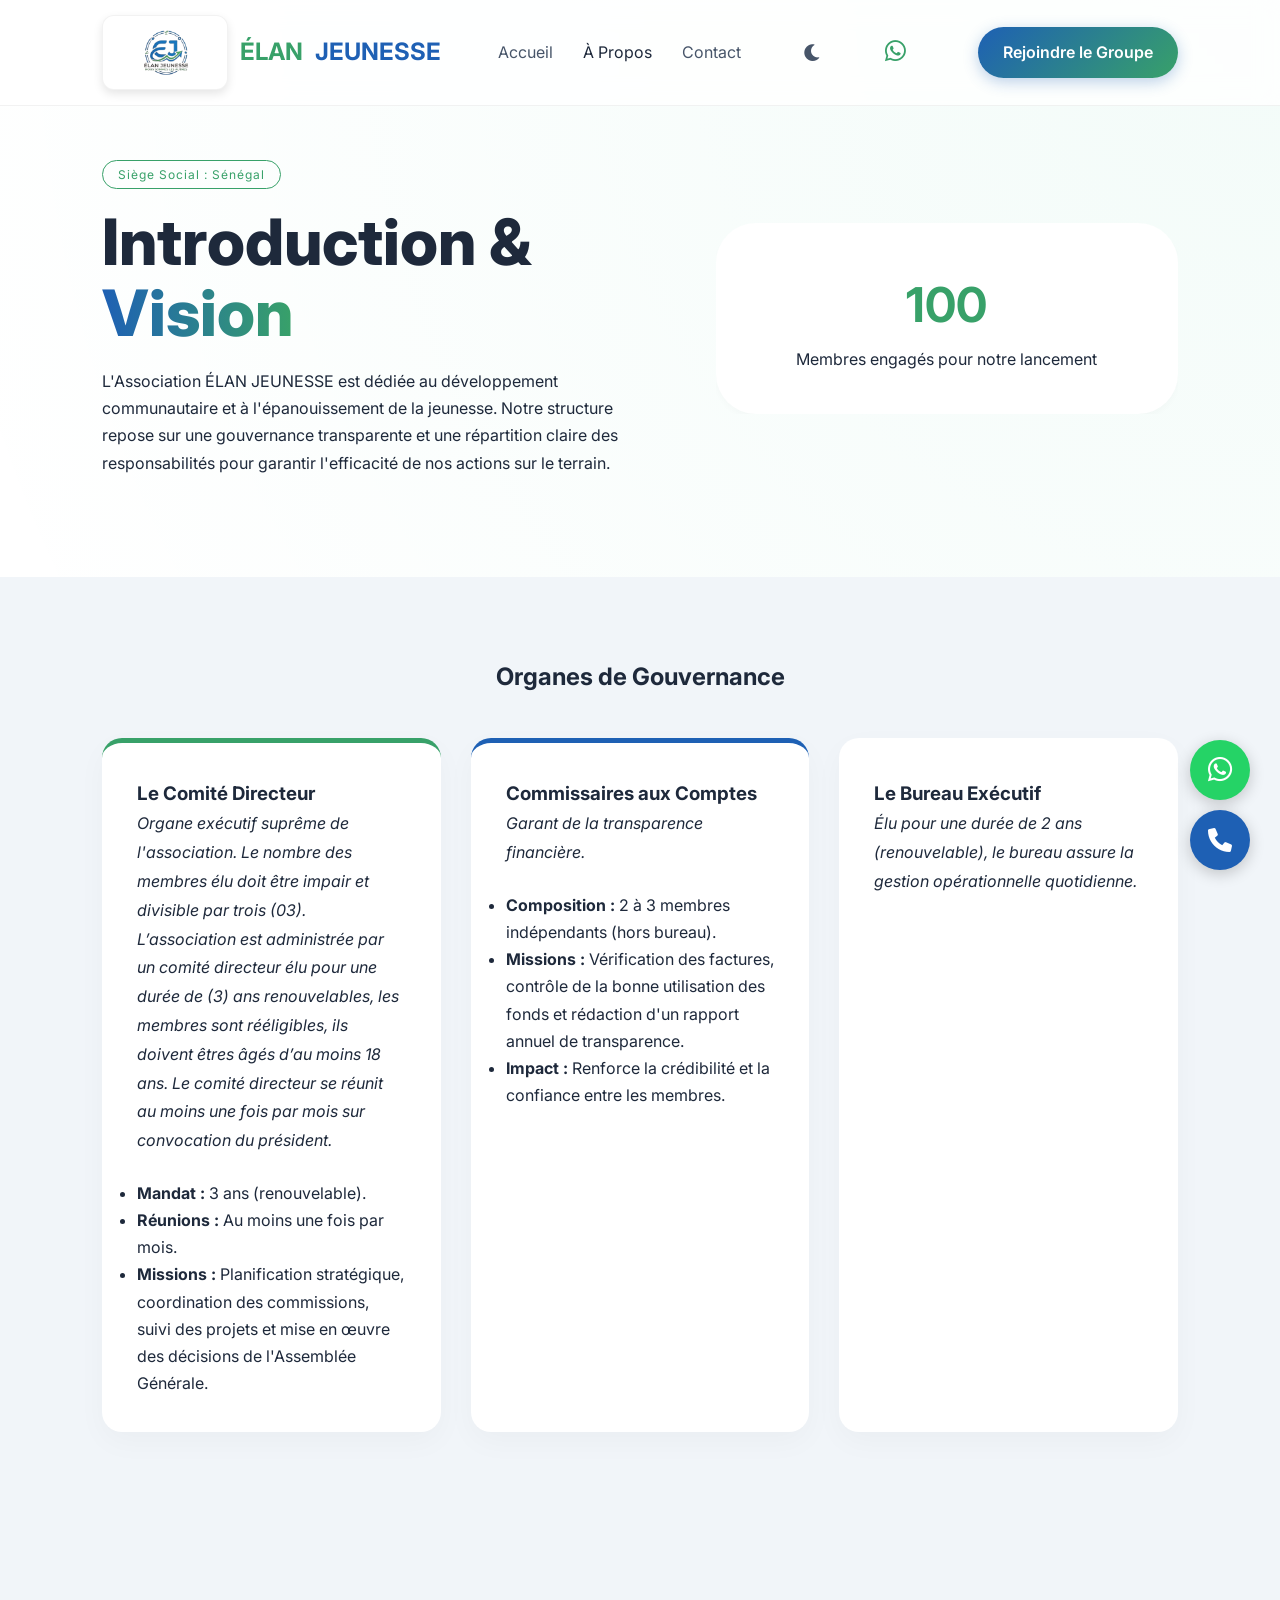
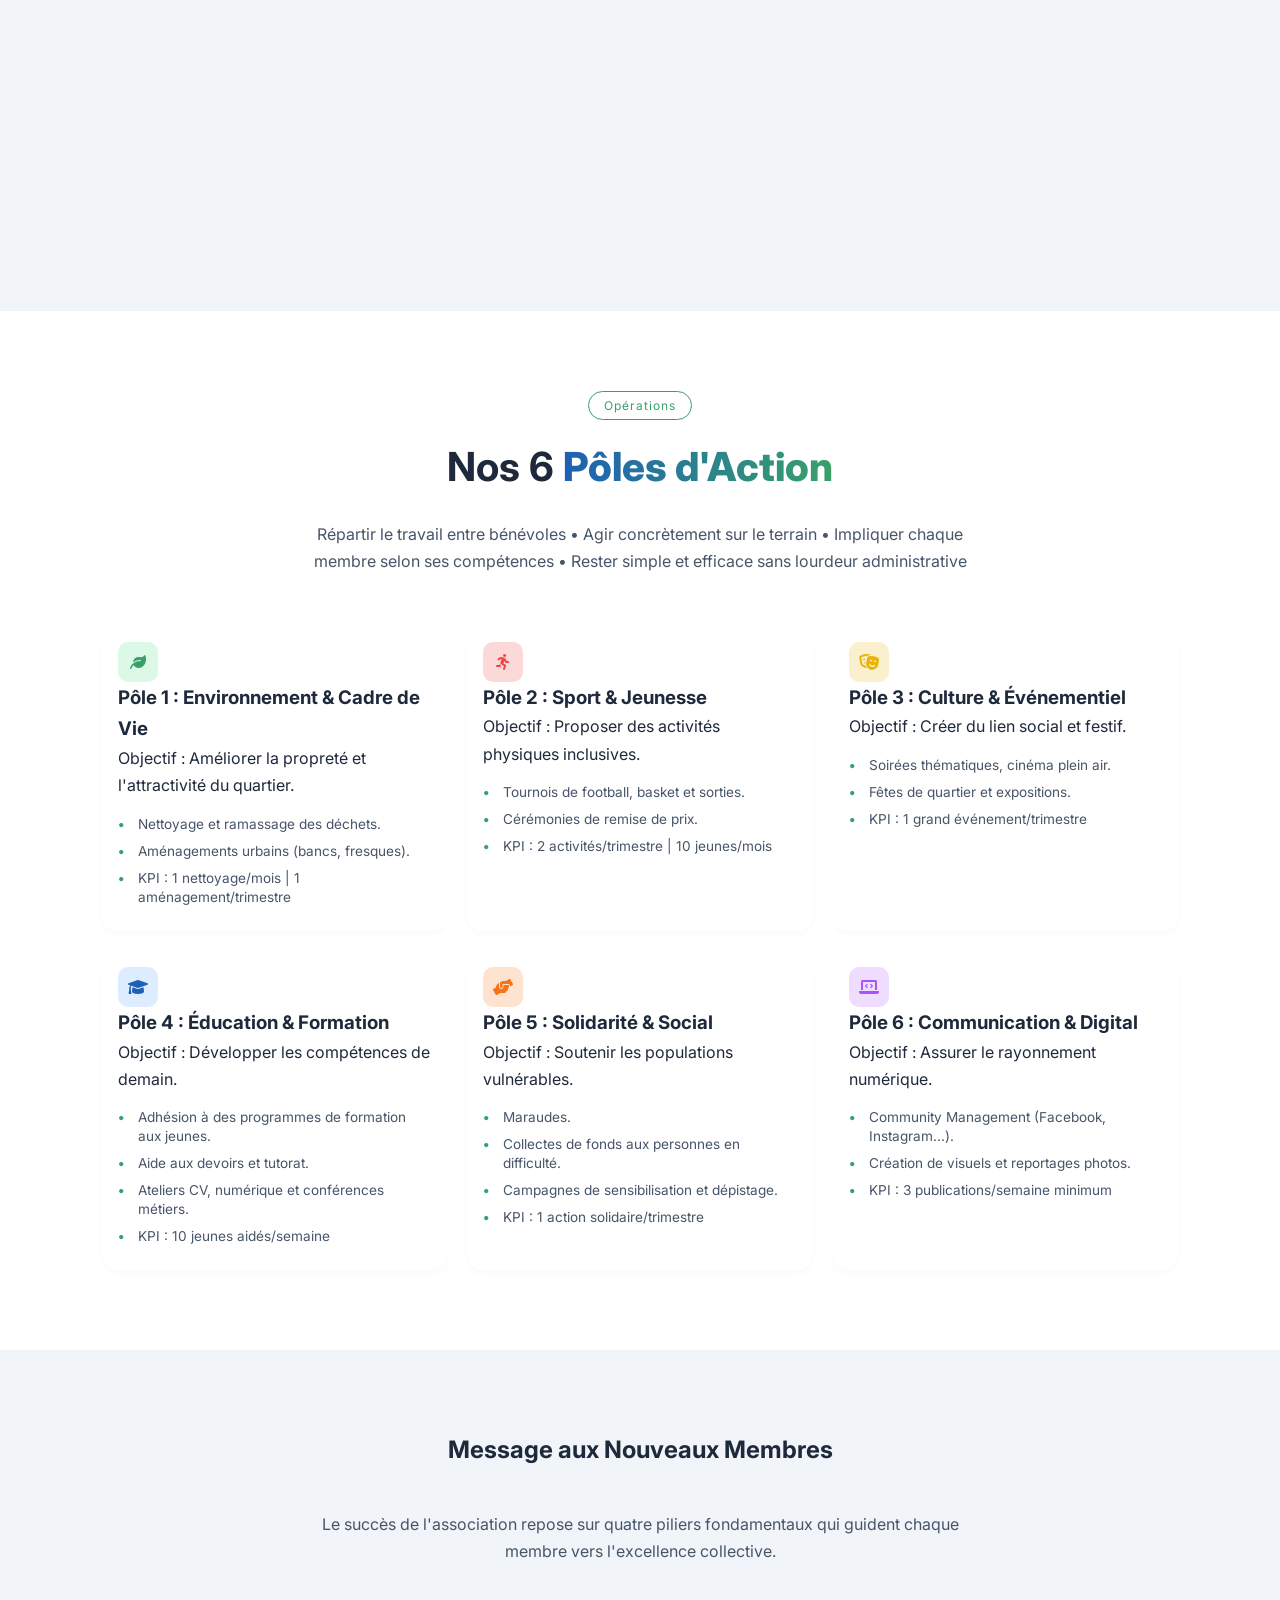
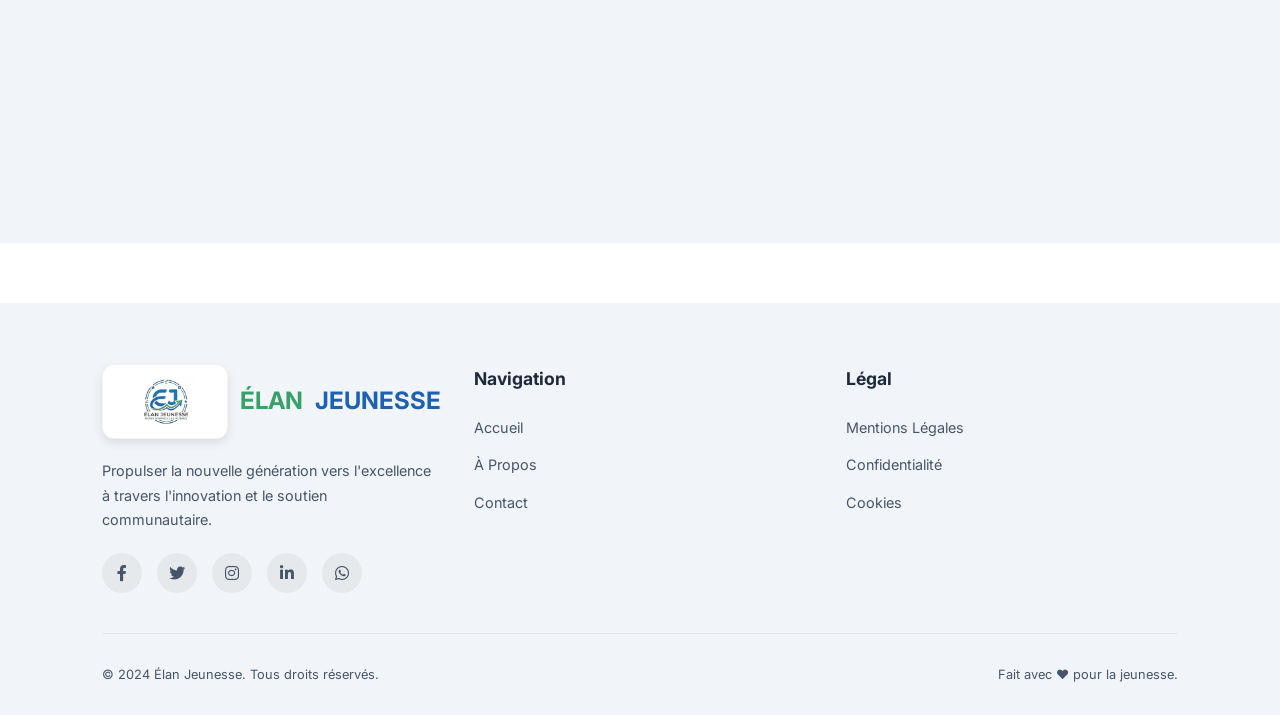
==== about.html @ ba30cdfb "Ajout site vitrine" ====
<!DOCTYPE html>
<html lang="fr">
<head>
    <meta charset="UTF-8">
    <meta name="viewport" content="width=device-width, initial-scale=1.0">
    <title>À Propos - Élan Jeunesse</title>
    <link rel="icon" type="image/png" href="logo.png">
    <link rel="stylesheet" href="style.css">
    <link rel="stylesheet" href="https://cdnjs.cloudflare.com/ajax/libs/font-awesome/6.0.0/css/all.min.css">
</head>
<body>
    <nav class="navbar">
        <div class="logo">
            <img src="logo.png" alt="Logo"> ÉLAN <span class="text-blue">JEUNESSE</span>
        </div>
        <ul class="nav-links">
            <li><a href="index.html">Accueil</a></li>
            <li><a href="about.html" class="active">À Propos</a></li>
            <li><a href="contact.html">Contact</a></li>
        </ul>
        <div class="menu-toggle">
            <span></span>
            <span></span>
            <span></span>
        </div>
        <button id="theme-toggle" class="theme-toggle"><i class="fas fa-moon"></i></button>
        <a href="https://chat.whatsapp.com/D0OXb4MVId1GcXRwm4uuvv" target="_blank" style="color: var(--primary-green); font-size: 1.5rem; margin-right: 15px;"><i class="fab fa-whatsapp"></i></a>
        <a href="https://chat.whatsapp.com/D0OXb4MVId1GcXRwm4uuvv" target="_blank" class="btn-signup">Rejoindre le Groupe</a>
    </nav>

    <header class="hero">
        <div class="hero-content reveal">
            <span class="badge">Siège Social : Sénégal</span>
            <h1>Introduction & <br><span class="gradient-text">Vision</span></h1>
            <p>L'Association ÉLAN JEUNESSE est dédiée au développement communautaire et à l'épanouissement de la jeunesse. Notre structure repose sur une gouvernance transparente et une répartition claire des responsabilités pour garantir l'efficacité de nos actions sur le terrain.</p>
        </div>
        <div class="hero-image">
            <div class="domain-card reveal" style="padding: 40px; text-align: center; border-radius: 40px;">
                <div class="impact-number">100</div>
                <p>Membres engagés pour notre lancement</p>
            </div>
        </div>
    </header>

    <!-- Organes de Gouvernance -->
    <section style="padding: 80px 8%; background: var(--section-bg);">
        <h2 style="margin-bottom: 40px; text-align: center;">Organes de Gouvernance</h2>
        <div class="testimonials-grid">
            <div class="testimonial-card green reveal">
                <h3>Le Comité Directeur</h3>
                <p>Organe exécutif suprême de l'association. Le nombre des membres élu doit être impair et divisible par trois (03). L’association est administrée par un comité directeur élu pour une durée de (3) ans renouvelables, les membres sont rééligibles, ils doivent êtres âgés d’au moins 18 ans. Le comité directeur se réunit au moins une fois par mois sur convocation du président.</p>
                <ul>
                    <li><strong>Mandat :</strong> 3 ans (renouvelable).</li>
                    <li><strong>Réunions :</strong> Au moins une fois par mois.</li>
                    <li><strong>Missions :</strong> Planification stratégique, coordination des commissions, suivi des projets et mise en œuvre des décisions de l'Assemblée Générale.</li>
                </ul>
            </div>
            <div class="testimonial-card blue reveal">
                <h3>Commissaires aux Comptes</h3>
                <p>Garant de la transparence financière.</p>
                <ul>
                    <li><strong>Composition :</strong> 2 à 3 membres indépendants (hors bureau).</li>
                    <li><strong>Missions :</strong> Vérification des factures, contrôle de la bonne utilisation des fonds et rédaction d'un rapport annuel de transparence.</li>
                    <li><strong>Impact :</strong> Renforce la crédibilité et la confiance entre les membres.</li>
                </ul>
            </div>
            <div class="testimonial-card orange reveal">
                <h3>Le Bureau Exécutif</h3>
                <p>Élu pour une durée de 2 ans (renouvelable), le bureau assure la gestion opérationnelle quotidienne.</p>
            </div>
        </div>
        
        <div class="responsive-table reveal">
            <table class="governance-table">
                <thead>
                    <tr>
                        <th>Poste</th>
                        <th>Missions Détaillées</th>
                        <th>Profil & Qualités</th>
                    </tr>
                </thead>
                <tbody>
                    <tr>
                        <td>Président</td>
                        <td>Représentation officielle, direction des réunions, supervision générale, validation finale des dépenses.</td>
                        <td>Leadership, Écoute, Disponibilité.</td>
                    </tr>
                    <tr>
                        <td>Vice-Président</td>
                        <td>Appui direct au président, remplacement en cas d'absence, gestion de missions spécifiques.</td>
                        <td>Loyauté, Réactivité.</td>
                    </tr>
                    <tr>
                        <td>Secrétaire Général</td>
                        <td>Gestion administrative, rédaction des PV de réunion, archivage, communication interne.</td>
                        <td>Organisation, Rigueur.</td>
                    </tr>
                    <tr>
                        <td>Secrétaire Adjoint</td>
                        <td>Assistance administrative au SG, remplacement et soutien sur les tâches documentaires.</td>
                        <td>Disponibilité, Soutien.</td>
                    </tr>
                    <tr>
                        <td>Trésorier</td>
                        <td>Gestion des flux financiers, préparation du budget annuel, tenue des registres comptables.</td>
                        <td>Honnêteté, Rigueur mathématique.</td>
                    </tr>
                    <tr>
                        <td>Trésorier Adjoint</td>
                        <td>Suivi des dépenses quotidiennes, archivage des justificatifs (reçus, factures).</td>
                        <td>Fiabilité, Discrétion.</td>
                    </tr>
                    <tr>
                        <td>Resp. digital & Relations Publiques</td>
                        <td>Gestion de l'image de l'association, site web, réseaux sociaux, relations avec les partenaires et presse.</td>
                        <td>Créativité, Sens relationnel.</td>
                    </tr>
                </tbody>
            </table>
        </div>
    </section>

    <!-- Pôles d'Action -->
    <section style="padding: 80px 8%; background: var(--bg-color);">
        <div class="section-header">
            <span class="badge">Opérations</span>
            <h2>Nos 6 <span class="gradient-text">Pôles d'Action</span></h2>
            <p style="max-width: 700px; margin: 20px auto; color: var(--text-muted);">
                Répartir le travail entre bénévoles • Agir concrètement sur le terrain • Impliquer chaque membre selon ses compétences • Rester simple et efficace sans lourdeur administrative
            </p>
        </div>
        <div class="domains-sidebar" style="width: 100%; display: grid; grid-template-columns: repeat(auto-fit, minmax(min(100%, 280px), 1fr)); gap: 20px; background: transparent;">
            <div class="domain-card reveal">
                <div class="icon green"><i class="fas fa-leaf"></i></div>
                <div>
                    <h3>Pôle 1 : Environnement & Cadre de Vie</h3>
                    <p>Objectif : Améliorer la propreté et l'attractivité du quartier.</p>
                    <ul>
                        <li>Nettoyage et ramassage des déchets.</li>
                        <li>Aménagements urbains (bancs, fresques).</li>
                        <li>KPI : 1 nettoyage/mois | 1 aménagement/trimestre</li>
                    </ul>
                </div>
            </div>
            <div class="domain-card reveal">
                <div class="icon red"><i class="fas fa-running"></i></div>
                <div>
                    <h3>Pôle 2 : Sport & Jeunesse</h3>
                    <p>Objectif : Proposer des activités physiques inclusives.</p>
                    <ul>
                        <li>Tournois de football, basket et sorties.</li>
                        <li>Cérémonies de remise de prix.</li>
                        <li>KPI : 2 activités/trimestre | 10 jeunes/mois</li>
                    </ul>
                </div>
            </div>
            <div class="domain-card reveal">
                <div class="icon yellow"><i class="fas fa-theater-masks"></i></div>
                <div>
                    <h3>Pôle 3 : Culture & Événementiel</h3>
                    <p>Objectif : Créer du lien social et festif.</p>
                    <ul>
                        <li>Soirées thématiques, cinéma plein air.</li>
                        <li>Fêtes de quartier et expositions.</li>
                        <li>KPI : 1 grand événement/trimestre</li>
                    </ul>
                </div>
            </div>
            <div class="domain-card reveal">
                <div class="icon blue"><i class="fas fa-graduation-cap"></i></div>
                <div>
                    <h3>Pôle 4 : Éducation & Formation</h3>
                    <p>Objectif : Développer les compétences de demain.</p>
                    <ul>
                        <li>Adhésion à des programmes de formation aux jeunes.</li>
                        <li>Aide aux devoirs et tutorat.</li>
                        <li>Ateliers CV, numérique et conférences métiers.</li>
                        <li>KPI : 10 jeunes aidés/semaine</li>
                    </ul>
                </div>
            </div>
            <div class="domain-card reveal">
                <div class="icon orange"><i class="fas fa-hands-helping"></i></div>
                <div>
                    <h3>Pôle 5 : Solidarité & Social</h3>
                    <p>Objectif : Soutenir les populations vulnérables.</p>
                    <ul>
                        <li>Maraudes.</li>
                        <li>Collectes de fonds aux personnes en difficulté.</li>
                        <li>Campagnes de sensibilisation et dépistage.</li>
                        <li>KPI : 1 action solidaire/trimestre</li>
                    </ul>
                </div>
            </div>
            <div class="domain-card reveal">
                <div class="icon purple"><i class="fas fa-laptop-code"></i></div>
                <div>
                    <h3>Pôle 6 : Communication & Digital</h3>
                    <p>Objectif : Assurer le rayonnement numérique.</p>
                    <ul>
                        <li>Community Management (Facebook, Instagram...).</li>
                        <li>Création de visuels et reportages photos.</li>
                        <li>KPI : 3 publications/semaine minimum</li>
                    </ul>
                </div>
            </div>
        </div>
    </section>

    <!-- Message aux Nouveaux Membres -->
    <section style="padding: 80px 8%; background: var(--section-bg);">
        <h2 style="margin-bottom: 40px; text-align: center;">Message aux Nouveaux Membres</h2>
        <p style="text-align: center; max-width: 700px; margin: 0 auto 40px; color: var(--text-muted);">Le succès de l'association repose sur quatre piliers fondamentaux qui guident chaque membre vers l'excellence collective.</p>
        
        <div class="pillars-grid">
            <div class="pillar-item reveal" style="display: flex; flex-direction: column; align-items: center; gap: 15px; padding: 30px;">
                <i class="fas fa-user-check" style="font-size: 2rem; color: var(--primary-green);"></i>
                <span style="text-align: center;">Participation active aux activités</span>
            </div>
            <div class="pillar-item reveal" style="display: flex; flex-direction: column; align-items: center; gap: 15px; padding: 30px;">
                <i class="fas fa-file-shield" style="font-size: 2rem; color: var(--primary-blue);"></i>
                <span style="text-align: center;">Respect strict des statuts</span>
            </div>
            <div class="pillar-item reveal" style="display: flex; flex-direction: column; align-items: center; gap: 15px; padding: 30px;">
                <i class="fas fa-handshake-angle" style="font-size: 2rem; color: #f97316;"></i>
                <span style="text-align: center;">Collaboration franche avec le bureau</span>
            </div>
            <div class="pillar-item reveal" style="display: flex; flex-direction: column; align-items: center; gap: 15px; padding: 30px;">
                <i class="fas fa-lightbulb" style="font-size: 2rem; color: #eab308;"></i>
                <span style="text-align: center;">Force de proposition constante</span>
            </div>
        </div>
    </section>

    <!-- Footer -->
    <footer class="footer">
        <div class="footer-content">
            <div class="footer-section">
                <div class="logo" style="margin-bottom: 20px;">
                    <img src="logo.png" alt="Logo"> ÉLAN <span class="text-blue">JEUNESSE</span>
                </div>
                <p>Propulser la nouvelle génération vers l'excellence à travers l'innovation et le soutien communautaire.</p>
                <div class="social-links">
                    <a href="#"><i class="fab fa-facebook-f"></i></a>
                    <a href="#"><i class="fab fa-twitter"></i></a>
                    <a href="#"><i class="fab fa-instagram"></i></a>
                    <a href="#"><i class="fab fa-linkedin-in"></i></a>
                    <a href="https://chat.whatsapp.com/D0OXb4MVId1GcXRwm4uuvv" target="_blank"><i class="fab fa-whatsapp"></i></a>
                </div>
            </div>
            <div class="footer-section">
                <h4>Navigation</h4>
                <ul class="footer-links">
                    <li><a href="index.php">Accueil</a></li>
                    <li><a href="about.html">À Propos</a></li>
                    <li><a href="contact.html">Contact</a></li>
                </ul>
            </div>
            <div class="footer-section">
                <h4>Légal</h4>
                <ul class="footer-links">
                    <li><a href="#">Mentions Légales</a></li>
                    <li><a href="#">Confidentialité</a></li>
                    <li><a href="#">Cookies</a></li>
                </ul>
            </div>
        </div>
        <div class="footer-bottom">
            <p>&copy; 2024 Élan Jeunesse. Tous droits réservés.</p>
            <p>Fait avec ❤️ pour la jeunesse.</p>
        </div>
    </footer>

    <a href="https://wa.me/221765076372" class="floating-whatsapp" target="_blank" title="Nous contacter sur WhatsApp"><i class="fab fa-whatsapp"></i></a>
    <a href="tel:+221765076372" class="floating-phone" title="Nous appeler"><i class="fas fa-phone"></i></a>

    <script src="script.js"></script>
</body>
</html>
---- style.css ----
@import url('https://fonts.googleapis.com/css2?family=Inter:wght@300;400;600;700&display=swap');

:root {
    --primary-blue: #1E60B4;
    --accent-green: #38A169;
    --bg-color: #ffffff;
    --card-bg: #ffffff;
    --primary-green: var(--accent-green);
    --text-main: #1e293b;
    --text-muted: #475569;
    --accent-blue: var(--primary-blue);
    --section-bg: #f1f5f9;
    --nav-bg: rgba(255, 255, 255, 0.8);
    --border-color: rgba(0, 0, 0, 0.05);
    --secondary-bg: #f8fafc;
    --secondary-border: #e2e8f0;
}

body.dark-mode {
    --bg-color: #0A1118;
    --card-bg: #152232;
    --text-main: #f8fafc;
    --text-muted: #94a3b8;
    --section-bg: #0F1724;
    --nav-bg: rgba(10, 17, 24, 0.8);
    --border-color: rgba(255, 255, 255, 0.1);
    --secondary-bg: rgba(255, 255, 255, 0.05);
    --secondary-border: rgba(255, 255, 255, 0.1);
}

* {
    margin: 0;
    padding: 0;
    box-sizing: border-box;
    font-family: 'Inter', sans-serif;
}

html, body {
    overflow-x: hidden;
    width: 100%;
    position: relative;
}

body {
    background-color: var(--bg-color);
    color: var(--text-main);
    line-height: 1.7;
    transition: background-color 0.4s cubic-bezier(0.4, 0, 0.2, 1), color 0.4s cubic-bezier(0.4, 0, 0.2, 1);
}

/* Texte dégradé comme la flèche du logo */
.gradient-text {
    background: linear-gradient(90deg, var(--primary-blue), var(--accent-green));
    -webkit-background-clip: text;
    -webkit-text-fill-color: transparent;
    font-weight: 800;
}

/* Couleur bleue du logo */
.text-blue { color: var(--primary-blue); }

/* Navbar */
.navbar {
    display: flex;
    justify-content: space-between;
    align-items: center;
    padding: 15px 8%;
    background: var(--nav-bg);
    backdrop-filter: blur(12px);
    border-bottom: 1px solid var(--border-color);
    position: fixed;
    width: 100%;
    left: 0;
    top: 0;
    z-index: 1000;
}

.logo {
    display: flex;
    align-items: center;
    gap: 12px;
    font-weight: bold;
    font-size: 1.5rem;
    color: var(--primary-green);
}

.logo img {
    height: 75px; /* Augmentation de la taille */
    width: auto;  /* Largeur automatique pour respecter le ratio rectangulaire */
    object-fit: contain;
    background: #ffffff; /* Fond blanc constant pour la lisibilité du logo */
    border-radius: 12px; /* Arrondi plus moderne pour un logo rectangulaire */
    padding: 6px;
    border: 1px solid var(--border-color);
    box-shadow: 0 4px 10px rgba(0, 0, 0, 0.1);
    transition: transform 0.3s ease, box-shadow 0.3s ease;
}

.logo:hover img {
    transform: scale(1.05); /* Animation plus subtile pour un grand logo */
    box-shadow: 0 6px 15px rgba(16, 185, 129, 0.3);
}

.btn-signup, .btn-primary {
    background: linear-gradient(135deg, var(--primary-blue), var(--accent-green));
    color: #fff;
    padding: 12px 25px;
    border-radius: 50px;
    text-decoration: none;
    font-weight: 600;
    transition: 0.3s;
    box-shadow: 0 4px 15px rgba(30, 96, 180, 0.3);
    border: none;
}

.btn-signup:hover, .btn-primary:hover {
    transform: translateY(-3px);
    box-shadow: 0 6px 20px rgba(56, 161, 105, 0.4);
}

.nav-links {
    display: flex;
    list-style: none;
    gap: 30px;
}

.nav-links a {
    text-decoration: none;
    color: var(--text-muted);
    transition: 0.3s;
}

.nav-links a.active, .nav-links a:hover {
    color: var(--text-main);
}

.auth-buttons {
    display: flex;
    align-items: center;
    gap: 15px; /* Gère l'espace entre les boutons proprement */
    flex-wrap: nowrap;
}

.theme-toggle {
    background: none;
    border: none;
    color: var(--text-muted);
    font-size: 1.2rem;
    cursor: pointer;
    padding: 5px;
    margin-right: 0; /* On utilise gap maintenant */
    transition: 0.3s;
    display: flex;
    align-items: center;
}

.theme-toggle:hover {
    color: var(--primary-green);
}

/* Bouton téléphone flottant */
.floating-phone {
    position: fixed;
    bottom: 30px;
    right: 30px;
    background: var(--primary-blue);
    width: 60px;
    height: 60px;
    border-radius: 50%;
    display: flex;
    justify-content: center;
    align-items: center;
    font-size: 24px;
    color: white;
    box-shadow: 0 4px 15px rgba(0, 0, 0, 0.2);
    z-index: 1000;
    transition: all 0.3s ease;
    text-decoration: none;
    animation: float-simple 3s ease-in-out infinite;
}

.floating-phone:hover {
    transform: scale(1.1);
    background: var(--accent-green);
    box-shadow: 0 6px 20px rgba(0, 0, 0, 0.3);
}

/* Bouton WhatsApp flottant */
.floating-whatsapp {
    position: fixed;
    bottom: 100px; /* Positionné au-dessus du bouton téléphone */
    right: 30px;
    background: #25D366;
    width: 60px;
    height: 60px;
    border-radius: 50%;
    display: flex;
    justify-content: center;
    align-items: center;
    font-size: 28px;
    color: white;
    box-shadow: 0 4px 15px rgba(0, 0, 0, 0.2);
    z-index: 1000;
    transition: all 0.3s ease;
    text-decoration: none;
    animation: float-simple 3s ease-in-out infinite;
    animation-delay: 0.5s;
}

.floating-whatsapp:hover {
    transform: scale(1.1);
    background: #128C7E;
    box-shadow: 0 6px 20px rgba(0, 0, 0, 0.3);
}

.floating-arrow {
    position: absolute;
    bottom: 30px;
    right: 30px;
    background: var(--accent-green);
    width: 60px;
    height: 60px;
    border-radius: 50%;
    display: flex;
    justify-content: center;
    align-items: center;
    font-size: 24px;
    animation: float 3s ease-in-out infinite;
    z-index: 10;
}

@keyframes float-simple {
    0%, 100% { transform: translateY(0); }
    50% { transform: translateY(-10px); }
}

@keyframes float {
    0%, 100% { transform: translateY(0) rotate(45deg); }
    50% { transform: translateY(-20px) rotate(45deg); }
}

/* Hero Section */
.hero {
    display: grid;
    grid-template-columns: 1.2fr 1fr;
    gap: 60px;
    padding: 160px 8% 100px;
    align-items: center;
    width: 100%;
    background: radial-gradient(circle at top right, rgba(16, 185, 129, 0.05), transparent);
}

.hero-image {
    width: 100%;
    min-width: 0;
    overflow: hidden;
}

.badge {
    border: 1px solid var(--accent-green);
    color: var(--accent-green);
    padding: 6px 15px;
    border-radius: 20px;
    font-size: 0.75rem;
    letter-spacing: 1px;
}

h1 {
    font-size: clamp(2.5rem, 8vw, 4rem);
    font-weight: 800;
    margin: 20px 0;
    line-height: 1.1;
    color: var(--text-main); /* Correction de la visibilité du titre */
}

.text-green { color: var(--primary-green); }

.hero-btns {
    display: flex;
    gap: 12px;
    margin: 30px 0;
    flex-wrap: wrap;
}

.btn-secondary {
    background: var(--secondary-bg);
    border: 1px solid var(--secondary-border);
    color: var(--text-main);
    padding: 15px 30px;
    border-radius: 12px;
    text-decoration: none;
    font-weight: 600;
    transition: 0.3s;
}

/* Images & Video */
.hero-image .image-container { /* Cible le conteneur de la vidéo */
    position: relative;
    width: 100%;
    aspect-ratio: 4/5;
    overflow: hidden;
    border-radius: 40px;
    box-shadow: 0 30px 60px rgba(0,0,0,0.12);
    display: block;
}

/* List styles within cards */
.domain-card ul {
    list-style: none;
    padding-left: 0;
    margin-top: 15px;
}

.domain-card ul li {
    margin-bottom: 8px;
    color: var(--text-muted);
    font-size: 0.85rem;
    position: relative;
    padding-left: 20px;
    line-height: 1.4;
}

.domain-card ul li::before {
    content: '•';
    color: var(--primary-green);
    position: absolute;
    left: 0;
    font-weight: bold;
}

.slider-wrapper {
    position: absolute;
    top: 0;
    left: 0;
    display: flex;
    width: 1000%; /* 10 images = 1000% */
    height: 100%;
    animation: slideImages 50s infinite cubic-bezier(0.4, 0, 0.2, 1);
}

.slider-wrapper img {
    width: 10%; /* 1/10 de la largeur totale */
    height: 100%;
    object-fit: cover;
    filter: brightness(0.9);
}

@keyframes slideImages {
    0%, 8% { transform: translateX(0); }
    10%, 18% { transform: translateX(-10%); }
    20%, 28% { transform: translateX(-20%); }
    30%, 38% { transform: translateX(-30%); }
    40%, 48% { transform: translateX(-40%); }
    50%, 58% { transform: translateX(-50%); }
    60%, 68% { transform: translateX(-60%); }
    70%, 78% { transform: translateX(-70%); }
    80%, 88% { transform: translateX(-80%); }
    90%, 98% { transform: translateX(-90%); }
    100% { transform: translateX(0); }
}

.play-video { /* Cet élément est retiré du HTML, ces styles ne sont donc plus strictement nécessaires */
    display: none; /* Cache l'overlay du bouton de lecture car la vidéo est maintenant directement intégrée */
}

/* Sidebar Domains */
.domains-sidebar {
    background: var(--bg-color);
    padding: 0;
    box-shadow: none;
    border: none;
    margin-top: 40px;
    display: grid;
    grid-template-columns: repeat(auto-fit, minmax(130px, 1fr));
    gap: 15px;
    transition: background 0.3s ease;
}

body.dark-mode .logo img {
    background: #ffffff;
    border-color: rgba(255, 255, 255, 0.1);
    box-shadow: 0 0 15px rgba(16, 185, 129, 0.4); /* Lueur verte en mode sombre */
}

.domain-card {
    background: var(--card-bg);
    padding: 15px;
    border-radius: 16px;
    margin-top: 0;
    border: 1px solid var(--border-color);
    box-shadow: 0 4px 6px rgba(0,0,0,0.02);
}

.icon {
    width: 40px;
    height: 40px;
    border-radius: 10px;
    display: flex;
    align-items: center;
    justify-content: center;
}

.icon.green { background: rgba(74, 222, 128, 0.2); color: var(--primary-green); }
.icon.blue { background: rgba(88, 166, 255, 0.2); color: var(--accent-blue); }
.icon.orange { background: rgba(249, 115, 22, 0.2); color: #f97316; }
.icon.purple { background: rgba(168, 85, 247, 0.2); color: #a855f7; }
.icon.red { background: rgba(239, 68, 68, 0.2); color: #ef4444; }
.icon.yellow { background: rgba(234, 179, 8, 0.2); color: #eab308; }


/* État initial caché pour l'animation de scroll */
.reveal {
    opacity: 0;
    transform: translateY(30px);
    transition: all 0.8s cubic-bezier(0.2, 0.8, 0.2, 1); /* Courbe fluide */
}

/* État visible déclenché par le JS */
.reveal.visible {
    opacity: 1;
    transform: translateY(0);
}

/* Effet de transition sur les cartes pour l'inclinaison */
.domain-card {
    transition: transform 0.1s ease-out, background 0.3s ease;
    cursor: pointer;
    border: 1px solid transparent;
}

.domain-card:hover {
    border-color: var(--primary-green);
    transform: translateY(-5px);
    box-shadow: 0 12px 24px rgba(0,0,0,0.05);
}

/* Style spécifique pour le chiffre qui s'anime */
.impact-number {
    font-size: 3rem;
    font-weight: bold;
    color: var(--primary-green);
}

/* New Members Pillars */
.pillars-grid {
    display: grid;
    grid-template-columns: repeat(auto-fit, minmax(200px, 1fr));
    gap: 20px;
    margin-top: 30px;
}

.pillar-item {
    background: var(--secondary-bg);
    padding: 20px;
    border-radius: 15px;
    border: 1px solid var(--secondary-border);
    text-align: center;
    font-weight: 600;
    font-size: 0.9rem;
    color: var(--text-main);
}

.btn-primary:active {
    transform: scale(0.95);
    transition: 0.1s;
}

.btn-secondary:active {
    transform: scale(0.95);
    transition: 0.1s;
}

/* Styles additionnels pour les nouvelles pages */
.contact-form {
    background: var(--card-bg);
    padding: 30px;
    border-radius: 20px;
    display: flex;
    flex-direction: column;
    gap: 20px;
    border: 1px solid rgba(255, 255, 255, 0.05);
}

.form-group {
    display: flex;
    flex-direction: column;
    gap: 8px;
}

.form-group label {
    color: var(--text-muted);
    font-size: 0.9rem;
}

.form-group input, .form-group textarea {
    background: var(--card-bg);
    border: 1px solid var(--border-color);
    padding: 12px 15px;
    border-radius: 10px;
    color: var(--text-main);
    outline: none;
    transition: 0.3s;
}

.form-group input:focus, .form-group textarea:focus {
    border-color: var(--primary-green);
    box-shadow: 0 0 0 3px rgba(16, 185, 129, 0.1);
}

/* Footer Styles */
.footer {
    background: var(--section-bg);
    padding: 60px 8% 30px;
    margin-top: 60px;
    border-top: 1px solid rgba(255, 255, 255, 0.05);
}

/* Partenaires Section */
.partners-grid {
    display: grid;
    grid-template-columns: repeat(auto-fit, minmax(200px, 1fr));
    gap: 30px;
    margin-top: 40px;
    align-items: center;
}

.partner-card {
    background: #ffffff;
    padding: 25px;
    border-radius: 20px;
    display: flex;
    justify-content: center;
    align-items: center;
    height: 120px;
    border: 1px solid var(--border-color);
    transition: 0.3s;
}

.partner-card:hover {
    transform: translateY(-5px);
    box-shadow: 0 15px 30px rgba(0,0,0,0.1);
}

.partner-card img {
    max-width: 100%;
    max-height: 100%;
    object-fit: contain;
    filter: grayscale(100%);
    opacity: 0.7;
    transition: 0.3s;
}

.partner-card:hover img {
    filter: grayscale(0%);
    opacity: 1;
}

/* Style pour le QR Code */
.qr-container {
    margin-top: 30px;
    text-align: center;
}

.qr-box {
    background: #ffffff;
    padding: 12px;
    border-radius: 16px;
    display: inline-block;
    box-shadow: 0 10px 25px rgba(0,0,0,0.1);
    transition: transform 0.3s ease;
}

.qr-box:hover {
    transform: scale(1.05);
}

.qr-box img {
    display: block;
    width: 140px;
    height: 140px;
}

/* News Filters */
.news-filters {
    display: flex;
    justify-content: center;
    gap: 15px;
    margin-bottom: 40px;
    flex-wrap: wrap;
}

.filter-btn {
    padding: 10px 22px;
    border-radius: 30px;
    border: 1px solid var(--border-color);
    background: var(--card-bg);
    color: var(--text-main);
    cursor: pointer;
    font-weight: 600;
    transition: all 0.3s ease;
}

.filter-btn.active, .filter-btn:hover {
    background: var(--primary-green);
    color: white;
    border-color: var(--primary-green);
    box-shadow: 0 4px 12px rgba(16, 185, 129, 0.2);
}

/* Blog / News Grid Styles */
.news-grid {
    display: grid;
    grid-template-columns: repeat(auto-fit, minmax(min(100%, 300px), 1fr));
    gap: 30px;
    margin-top: 50px;
}

.news-card {
    background: var(--card-bg);
    border-radius: 24px;
    overflow: hidden;
    border: 1px solid var(--border-color);
    transition: transform 0.3s ease, box-shadow 0.3s ease;
    display: flex;
    flex-direction: column;
    min-width: 0; /* Empêche le débordement des éléments flex */
}

.news-card:hover {
    transform: translateY(-10px);
    box-shadow: 0 20px 40px rgba(0,0,0,0.05);
}

.news-image {
    width: 100%;
    height: 200px;
    overflow: hidden;
}

.news-image img {
    width: 100%;
    height: 100%;
    object-fit: cover;
    transition: transform 0.5s ease;
}

.news-card:hover .news-image img {
    transform: scale(1.1);
}

.news-body {
    padding: 25px;
    flex-grow: 1;
}

.news-meta {
    font-size: 0.85rem;
    color: var(--text-muted);
    margin-bottom: 10px;
    display: flex;
    justify-content: space-between;
}

.news-title {
    font-size: 1.25rem;
    font-weight: 700;
    margin-bottom: 12px;
    color: var(--text-main);
    line-height: 1.4;
    word-wrap: break-word;
    overflow-wrap: break-word;
}

.footer-content {
    display: grid;
    grid-template-columns: repeat(auto-fit, minmax(200px, 1fr));
    gap: 40px;
    margin-bottom: 40px;
}

.footer-section h4 {
    color: var(--text-main);
    margin-bottom: 20px;
    font-size: 1.1rem;
}

.footer-section p {
    color: var(--text-muted);
    font-size: 0.9rem;
    margin-bottom: 20px;
}

.footer-links {
    list-style: none;
}

.footer-links li {
    margin-bottom: 10px;
}

.footer-links a {
    color: var(--text-muted);
    text-decoration: none;
    transition: 0.3s;
    font-size: 0.9rem;
}

.footer-links a:hover {
    color: var(--primary-green);
}

.social-links {
    display: flex;
    gap: 15px;
}

.social-links a {
    width: 40px;
    height: 40px;
    border-radius: 50%;
    background: rgba(0, 0, 0, 0.05);
    display: flex;
    align-items: center;
    justify-content: center;
    color: var(--text-muted);
    text-decoration: none;
    transition: 0.3s;
}

.social-links a:hover {
    background: var(--accent-blue);
    color: white;
    transform: translateY(-3px);
}

/* Testimonials Section */
.testimonials {
    padding: 80px 8%;
    background-color: var(--bg-color);
}

.section-header {
    text-align: center;
    margin-bottom: 50px;
}

.section-header h2 {
    font-size: 2.5rem;
    margin-top: 15px;
}

.testimonials-grid {
    display: grid;
    grid-template-columns: repeat(auto-fit, minmax(min(100%, 300px), 1fr));
    gap: 30px;
}

.testimonial-card {
    background: var(--card-bg);
    padding: 35px;
    border-radius: 20px;
    position: relative;
    border-top: 5px solid transparent;
    box-shadow: 0 10px 30px rgba(0,0,0,0.03);
    transition: transform 0.3s ease;
}

.testimonial-card:hover {
    transform: translateY(-10px);
}

.testimonial-card.green { border-top-color: var(--primary-green); }
.testimonial-card.blue { border-top-color: var(--accent-blue); }

.quote-icon {
    font-size: 1.5rem;
    color: var(--text-muted);
    opacity: 0.3;
    margin-bottom: 20px;
}

.testimonial-card p {
    color: var(--text-main);
    font-style: italic;
    margin-bottom: 25px;
    line-height: 1.8;
}

.testimonial-user {
    display: flex;
    align-items: center;
    gap: 15px;
}

.testimonial-user img {
    width: 50px;
    height: 50px;
    border-radius: 50%;
    object-fit: cover;
}

.testimonial-user div { display: flex; flex-direction: column; }
.testimonial-user strong { color: var(--text-main); }
.testimonial-user span { color: var(--text-muted); font-size: 0.85rem; }

.footer-bottom {
    padding-top: 30px;
    border-top: 1px solid var(--border-color);
    display: flex;
    justify-content: space-between;
    align-items: center;
    color: var(--text-muted);
    font-size: 0.8rem;
    flex-wrap: wrap;
    gap: 10px;
}

/* Responsive Menu Burger */
.menu-toggle {
    display: none;
    flex-direction: column;
    gap: 6px;
    cursor: pointer;
    z-index: 1001;
}

.menu-toggle span {
    width: 30px;
    height: 2px;
    background-color: var(--text-main);
    transition: 0.3s;
}

@media (max-width: 768px) {
    .navbar {
        padding: 10px 15px;
        gap: 10px;
    }

    .logo img {
        height: 45px; /* Taille optimisée pour mobile */
    }

    .logo span {
        font-size: 1.1rem;
    }

    .menu-toggle {
        display: flex;
    }

    .auth-buttons {
        gap: 10px;
    }

    .news-filters {
        gap: 8px;
        justify-content: flex-start; /* Plus facile à défiler sur mobile */
        padding-bottom: 10px;
    }

    .theme-toggle, .whatsapp-nav-icon {
        font-size: 1.1rem;
        margin: 0;
    }

    .btn-signup {
        display: none !important; 
    }

    .nav-links {
        position: fixed;
        top: 0;
        right: -100%;
        width: 100%;
        height: 100vh;
        background: var(--nav-bg);
        backdrop-filter: blur(40px) saturate(180%);
        -webkit-backdrop-filter: blur(40px) saturate(180%);
        border-left: 1px solid var(--border-color);
        box-shadow: -10px 0 30px rgba(0, 0, 0, 0.1);
        flex-direction: column;
        justify-content: center;
        align-items: center;
        gap: 30px;
        transition: 0.4s cubic-bezier(0.4, 0, 0.2, 1);
    }

    .nav-links.active {
        right: 0;
    }

    .hero {
        grid-template-columns: 1fr;
        padding: 100px 20px 40px;
        gap: 30px;
        text-align: center;
        width: 100%;
    }

    .hero-btns {
        justify-content: center;
        gap: 10px;
    }

    .hero-image {
        order: -1; /* Met le slider en haut sur mobile */
    }

    .hero-image .image-container {
        aspect-ratio: 16/10;
        border-radius: 24px;
        width: 100%;
    }

    .domains-sidebar {
        grid-template-columns: repeat(2, 1fr);
        gap: 12px;
        margin-top: 30px;
    }

    .domain-card {
        padding: 10px;
    }

    .domain-card h4 {
        font-size: 0.8rem;
    }

    .news-grid, .testimonials-grid {
        grid-template-columns: 1fr;
        padding: 0;
    }

    .footer-content {
        grid-template-columns: 1fr;
        text-align: center;
    }

    .menu-toggle.open span:nth-child(1) {
        transform: rotate(45deg) translate(6px, 6px);
    }
    .menu-toggle.open span:nth-child(2) {
        opacity: 0;
    }
    .menu-toggle.open span:nth-child(3) {
        transform: rotate(-45deg) translate(5px, -6px);
    }

    .floating-phone {
        bottom: 20px;
        right: 20px;
        width: 50px;
        height: 50px;
        font-size: 20px;
    }

    .floating-whatsapp {
        bottom: 80px;
        right: 20px;
        width: 50px;
        height: 50px;
        font-size: 24px;
    }
}
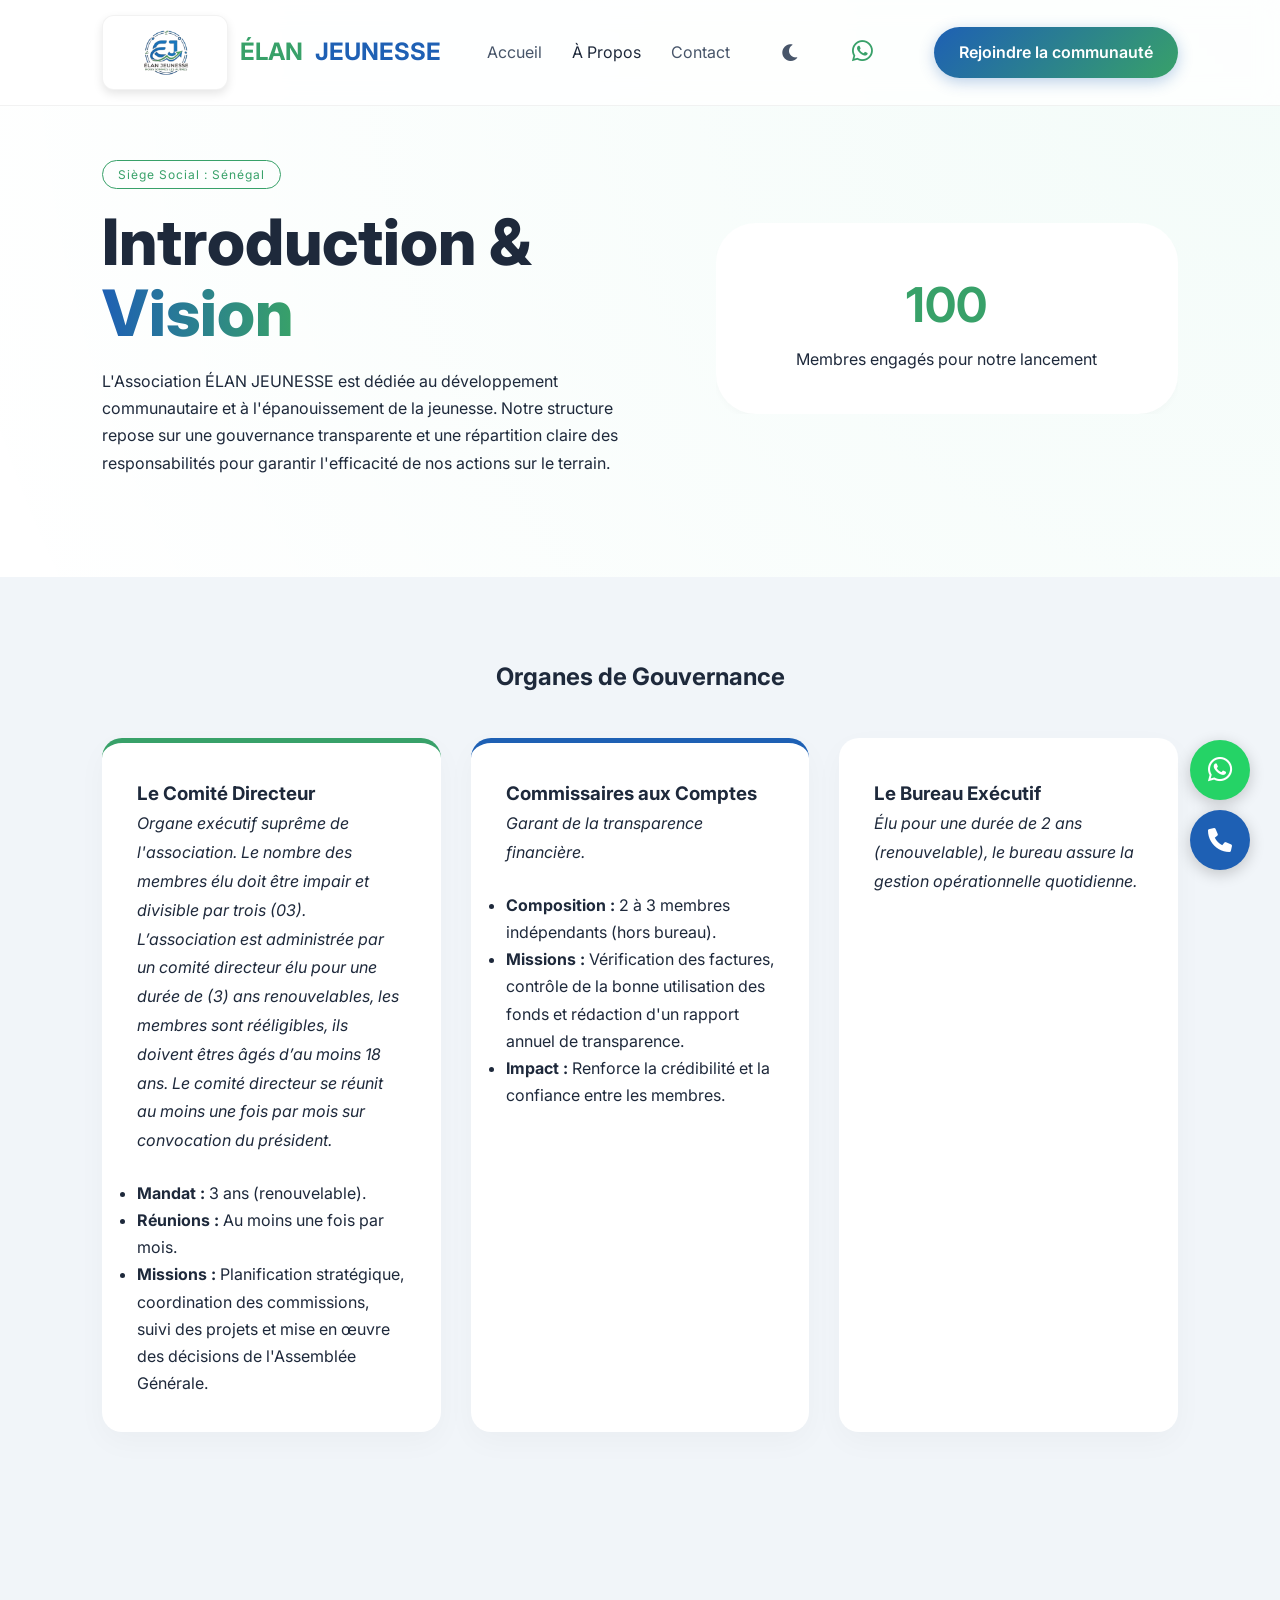
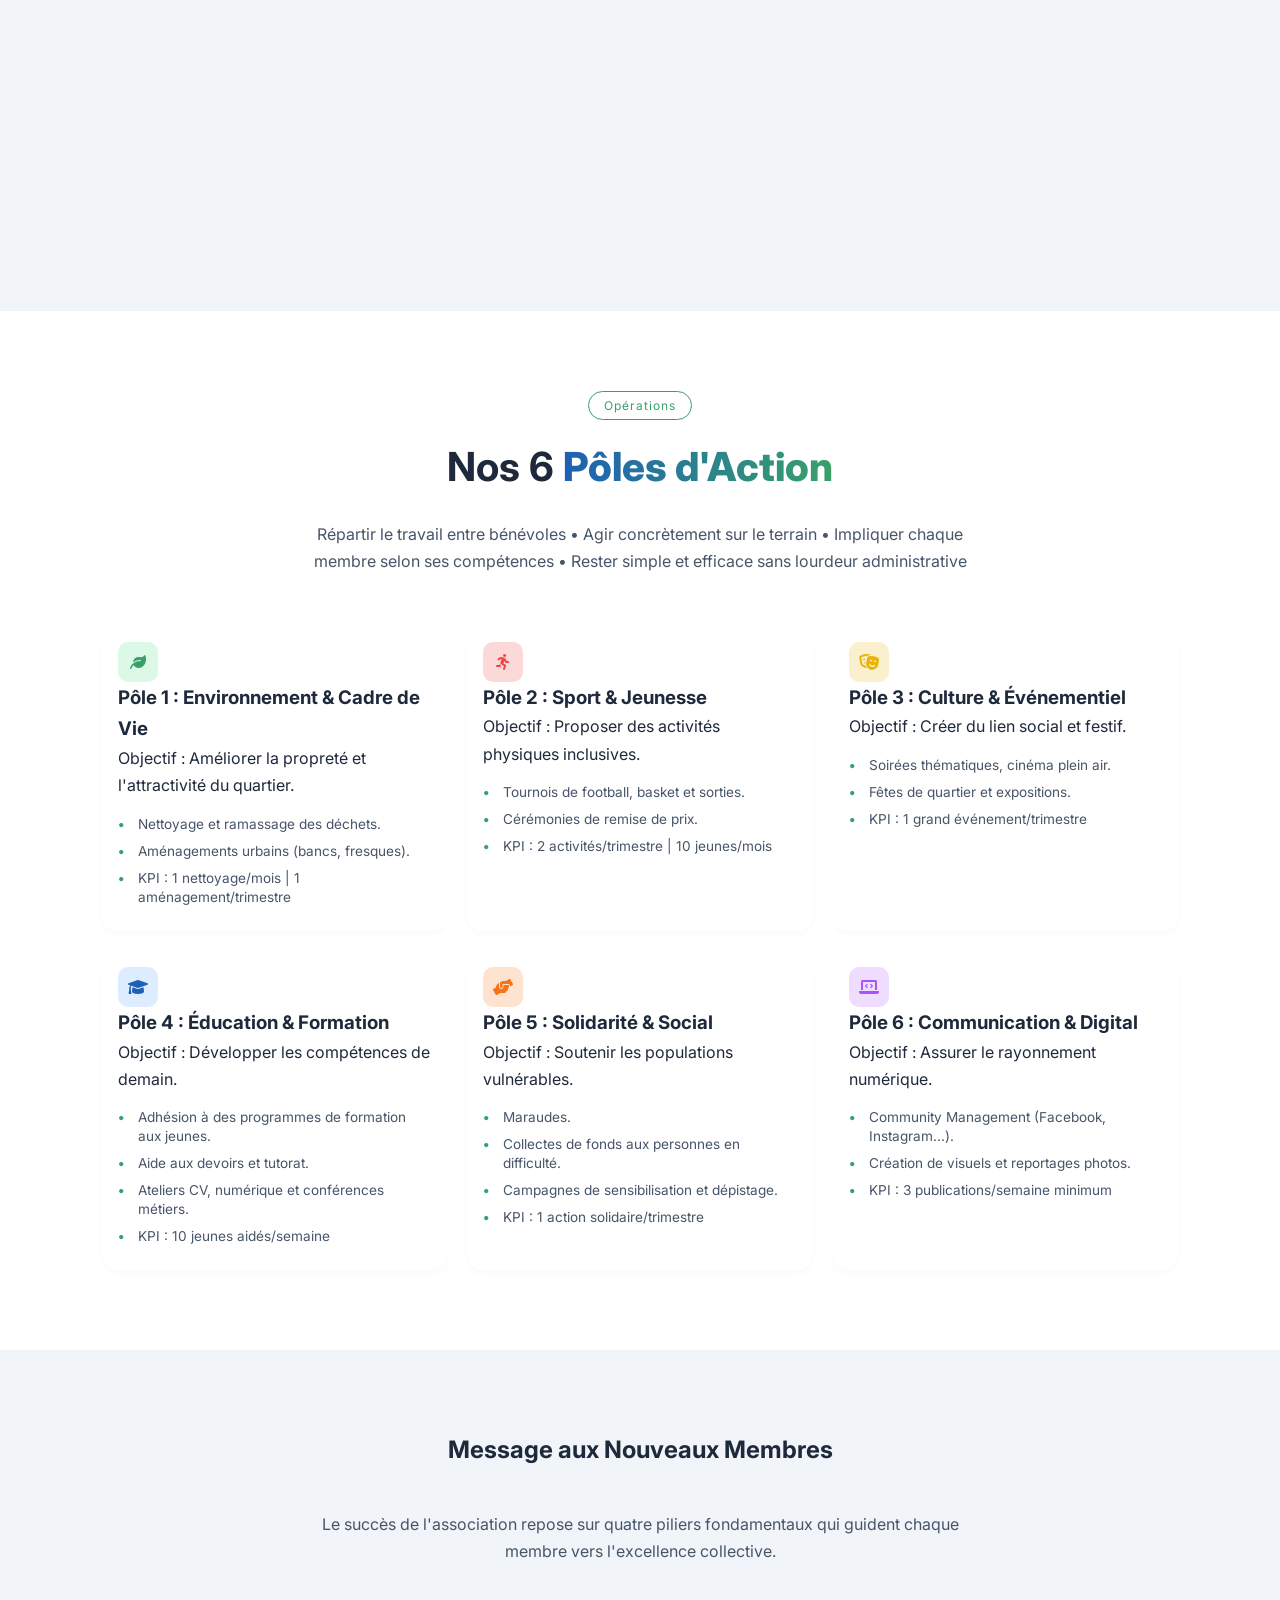
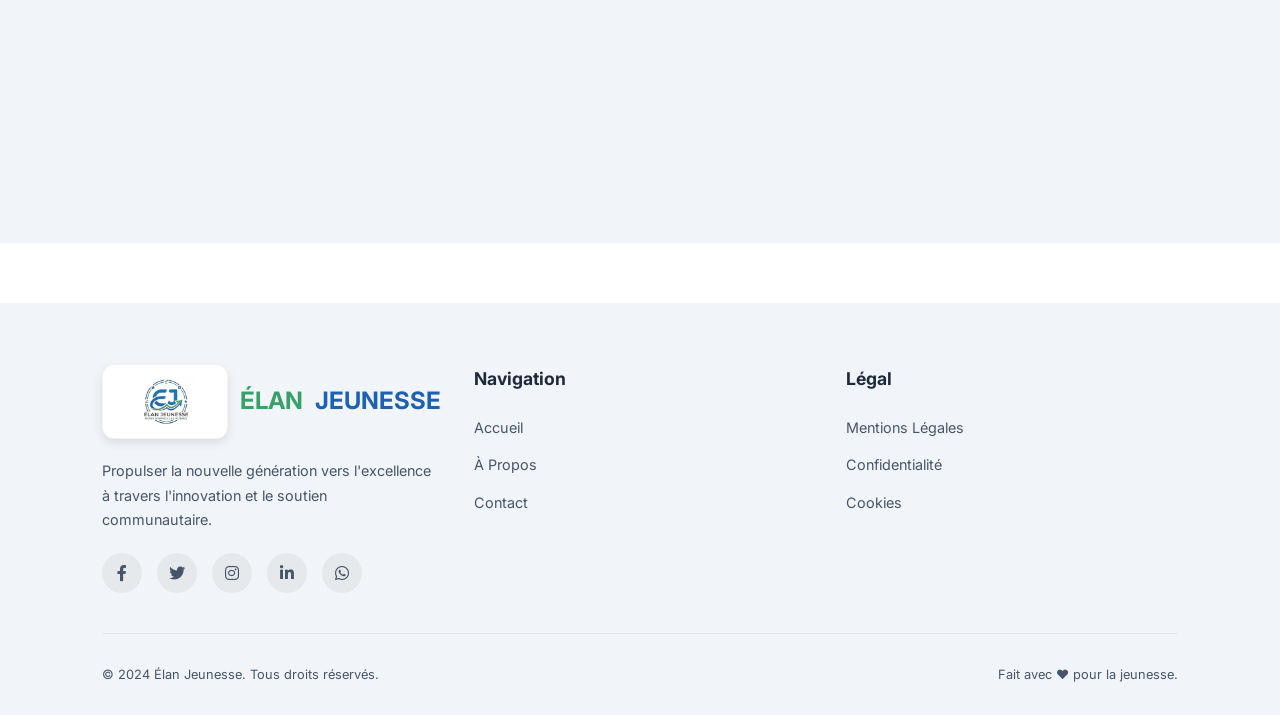
==== commit faec30db: "mise à jour du site" ====
--- a/about.html
+++ b/about.html
@@ -25,7 +25,7 @@
         </div>
         <button id="theme-toggle" class="theme-toggle"><i class="fas fa-moon"></i></button>
         <a href="https://chat.whatsapp.com/D0OXb4MVId1GcXRwm4uuvv" target="_blank" style="color: var(--primary-green); font-size: 1.5rem; margin-right: 15px;"><i class="fab fa-whatsapp"></i></a>
-        <a href="https://chat.whatsapp.com/D0OXb4MVId1GcXRwm4uuvv" target="_blank" class="btn-signup">Rejoindre le Groupe</a>
+        <a href="https://chat.whatsapp.com/D0OXb4MVId1GcXRwm4uuvv" target="_blank" class="btn-signup">Rejoindre la communauté</a>
     </nav>
 
     <header class="hero">
@@ -251,7 +251,7 @@
             <div class="footer-section">
                 <h4>Navigation</h4>
                 <ul class="footer-links">
-                    <li><a href="index.php">Accueil</a></li>
+                    <li><a href="index.html">Accueil</a></li>
                     <li><a href="about.html">À Propos</a></li>
                     <li><a href="contact.html">Contact</a></li>
                 </ul>
